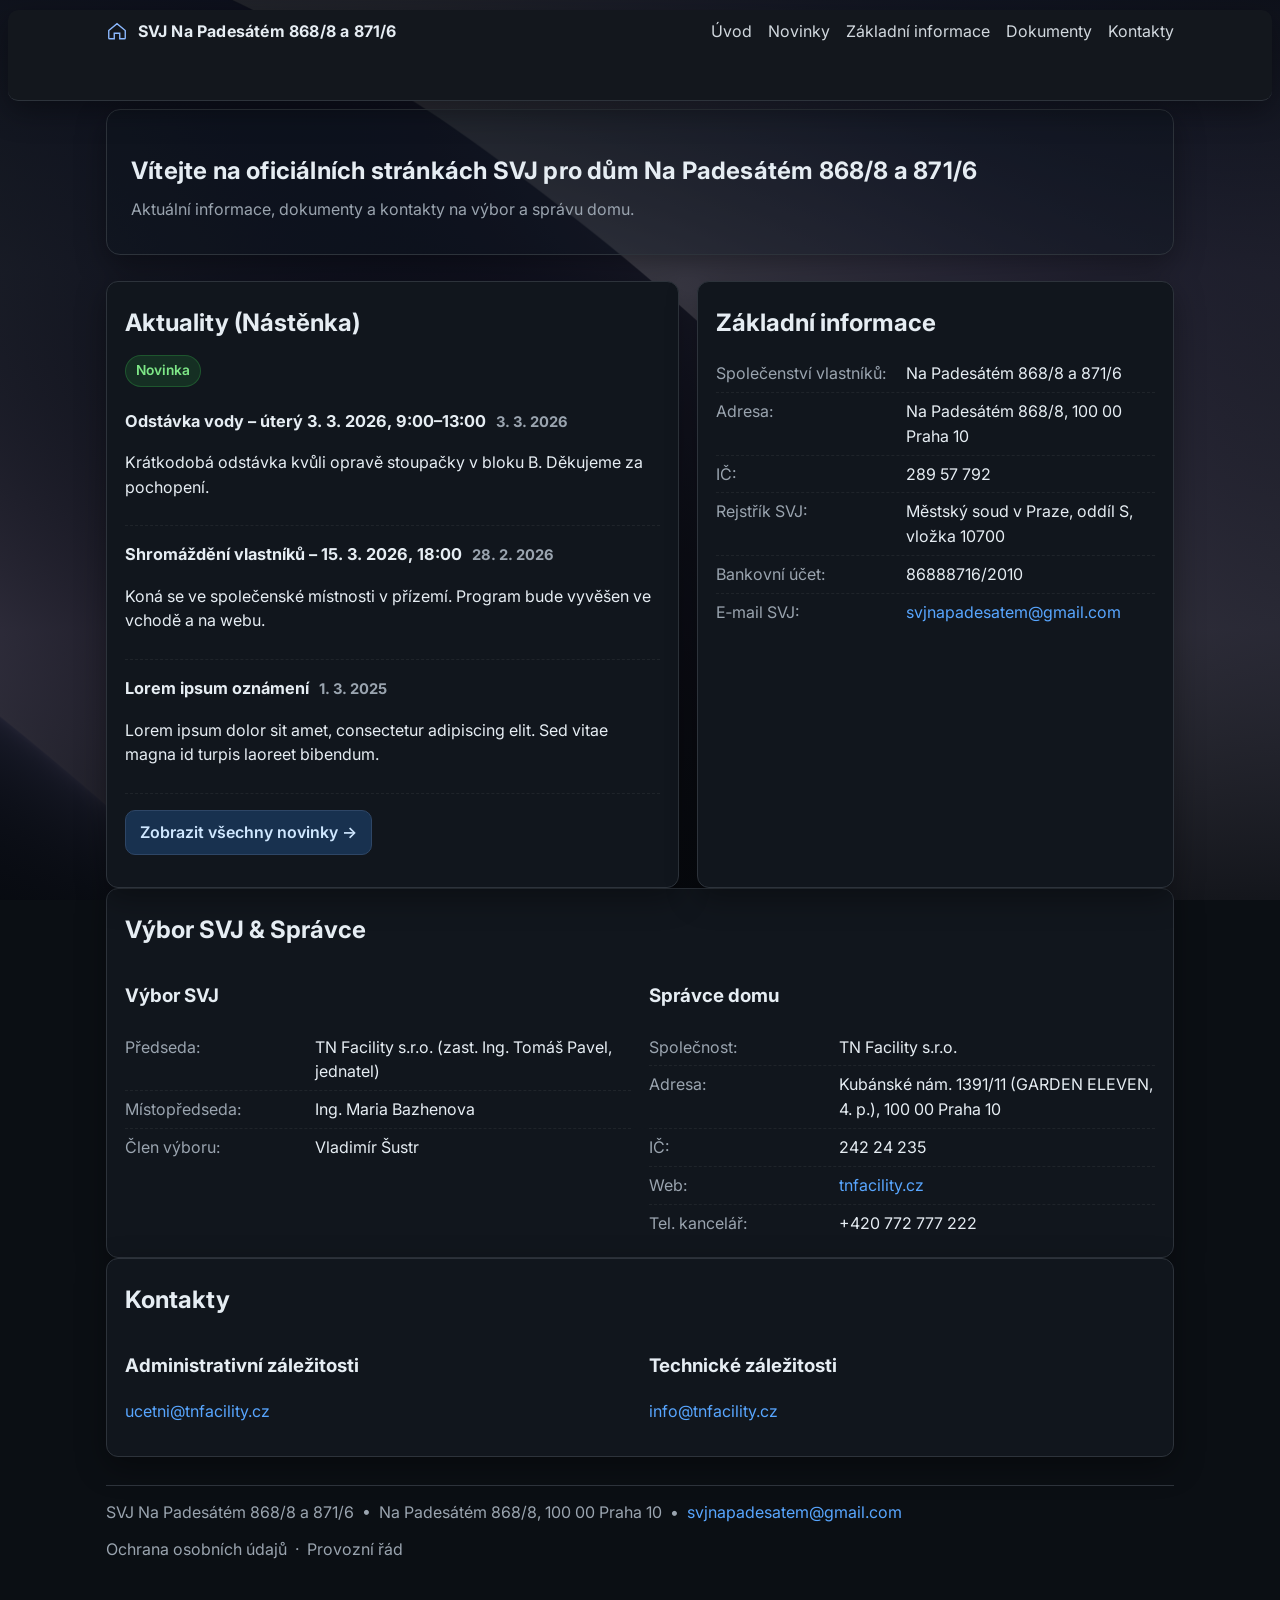
==== index.html @ 50cdbeae "Update index.html" ====
<!doctype html>
<html lang="cs">
<head>
  <meta charset="utf-8">
  <meta name="viewport" content="width=device-width, initial-scale=1">
  <title>SVJ Na Padesátém 868/8 a 871/6 – Oficiální stránky</title>
  <meta name="description" content="Vítejte na oficiálních stránkách SVJ pro dům Na Padesátém 868/8 a 871/6">

  <!-- Font & CSS -->
  <link rel="preconnect" href="https://fonts.googleapis.com">
  <link rel="preconnect" href="https://fonts.gstatic.com" crossorigin>
  <link href="https://fonts.googleapis.com/css2?family=Inter:wght@400;600;700&display=swap" rel="stylesheet">
  <link href="assets/css/styles.css" rel="stylesheet">
</head>
<body>

  <!-- Horní tmavá navigace (posunutá níž) -->
  <nav class="topbar">
    <div class="container topbar__inner">
      <a class="brand" href="#uvod" aria-label="Domů – SVJ Na Padesátém 868/8 a 871/6">
        <svg width="22" height="22" viewBox="0 0 24 24" fill="none" aria-hidden="true">
          <path d="M3 11.5L12 4l9 7.5v8a1 1 0 0 1-1 1h-5v-6H9v6H4a1 1 0 0 1-1-1v-8z" stroke="#8cb9ff" stroke-width="1.5" fill="none"/>
        </svg>
        <span>SVJ Na Padesátém 868/8 a 871/6</span>
      </a>

      <button class="burger" aria-label="Menu" aria-expanded="false"
              onclick="document.body.classList.toggle('nav-open')">
        <span></span><span></span><span></span>
      </button>

      <div class="navlinks">
        <a href="#uvod">Úvod</a>
        <a href="#novinky">Novinky</a>
        <a href="#info">Základní informace</a>
        <a href="#dokumenty-sekce">Dokumenty</a>
        <a href="#kontakty-sekce">Kontakty</a>
      </div>
    </div>
  </nav>

  <main class="container">

    <!-- HERO (textová karta nad celostránkovým pozadím) -->
    <section id="uvod" class="hero">
      <div class="hero__inner">
        <div class="hero__text">
          <h1>Vítejte na oficiálních stránkách SVJ pro dům Na Padesátém 868/8 a 871/6</h1>
          <p class="lead">Aktuální informace, dokumenty a kontakty na výbor a správu domu.</p>
        </div>
      </div>
    </section>

    <!-- Dvě sloupce: Aktuality (zkráceně) + Základní informace -->
    <section class="grid-2">
      <div class="card">
        <h2 class="section-title">Aktuality (Nástěnka)</h2>

        <!-- poslední novinky (2–3 kusy) -->
        <span class="badge">Novinka</span>
        <article class="post">
          <h3><strong>Odstávka vody – úterý 3. 3. 2026, 9:00–13:00</strong> <time>3. 3. 2026</time></h3>
          <p>Krátkodobá odstávka kvůli opravě stoupačky v bloku B. Děkujeme za pochopení.</p>
        </article>

        <article class="post">
          <h3><strong>Shromáždění vlastníků – 15. 3. 2026, 18:00</strong> <time>28. 2. 2026</time></h3>
          <p>Koná se ve společenské místnosti v přízemí. Program bude vyvěšen ve vchodě a na webu.</p>
        </article>

        <article class="post">
          <h3><strong>Lorem ipsum oznámení</strong> <time>1. 3. 2025</time></h3>
          <p>Lorem ipsum dolor sit amet, consectetur adipiscing elit. Sed vitae magna id turpis laoreet bibendum.</p>
        </article>

        <p><a class="btn" href="#novinky" aria-label="Zobrazit všechny novinky">Zobrazit všechny novinky →</a></p>
      </div>

      <aside id="info" class="panel">
        <h2 class="section-title">Základní informace</h2>
        <ul class="kv">
          <li><span>Společenství vlastníků:</span> Na Padesátém 868/8 a 871/6</li>
          <li><span>Adresa:</span> Na Padesátém 868/8, 100 00 Praha 10</li>
          <li><span>IČ:</span> 289 57 792</li>
          <li><span>Rejstřík SVJ:</span> Městský soud v Praze, oddíl S, vložka 10700</li>
          <li><span>Bankovní účet:</span> 86888716/2010</li>
          <li><span>E‑mail SVJ:</span> <a href="mailto:svjnapadesatem@gmail.com">svjnapadesatem@gmail.com</a></li>
        </ul>
      </aside>
    </section>
      </div>
    <!-- Výbor + Správce -->
    <section id="vybor" class="panel">
      <h2 class="section-title">Výbor SVJ &amp; Správce</h2>

      <div class="split-2">
        <div>
          <h3>Výbor SVJ</h3>
          <ul class="kv">
            <li><span>Předseda:</span> TN Facility s.r.o. (zast. Ing. Tomáš Pavel, jednatel)</li>
            <li><span>Místopředseda:</span> Ing. Maria Bazhenova</li>
            <li><span>Člen výboru:</span> Vladimír Šustr</li>
          </ul>
        </div>

        <div>
          <h3>Správce domu</h3>
          <ul class="kv">
            <li><span>Společnost:</span> TN Facility s.r.o.</li>
            <li><span>Adresa:</span> Kubánské nám. 1391/11 (GARDEN ELEVEN, 4. p.), 100 00 Praha 10</li>
            <li><span>IČ:</span> 242 24 235</li>
            <li><span>Web:</span> <a href="https://www.tnfacility.cz" target="_blank" rel="noopener">tnfacility.cz</a></li>
            <li><span>Tel. kancelář:</span> +420 772 777 222</li>
          </ul>
        </div>
      </div>
    </section>

    <!-- Kontakty -->
    <section id="kontakty-sekce" class="panel">
      <h2 class="section-title">Kontakty</h2>
      <div class="split-2">
        <div>
          <h3>Administrativní záležitosti</h3>
          <p><a href="mailto:ucetni@tnfacility.cz">ucetni@tnfacility.cz</a></p>
        </div>
        <div>
          <h3>Technické záležitosti</h3>
          <p><a href="mailto:info@tnfacility.cz">info@tnfacility.cz</a></p>
        </div>
      </div>
    </section>

    <footer class="footer">
      <div>
        SVJ Na Padesátém 868/8 a 871/6 &nbsp;•&nbsp; Na Padesátém 868/8, 100 00 Praha 10
        &nbsp;•&nbsp; <a href="mailto:svjnapadesatem@gmail.com">svjnapadesatem@gmail.com</a>
      </div>
      <div class="footer__links">
        <a href="#">Ochrana osobních údajů</a>
        <span>·</span>
        <a href="#">Provozní řád</a>
      </div>
    </footer>
  </main>

  <script>
    // zavření menu po kliknutí na odkaz (mobil)
    document.querySelectorAll('.navlinks a').forEach(a=>{
      a.addEventListener('click', ()=> document.body.classList.remove('nav-open'));
    });
  </script>
</body>
</html>
---- assets/css/styles.css ----
/* ====== Dark UI – proměnné ====== */
:root{
  --bg: #0b0f14;
  --panel: #11161d;
  --panel-2: #0f141a;
  --nav: #13171d;       /* horní panel – tmavě šedý */
  --border: #2d333b;
  --text: #e6edf3;
  --muted: #9aa4af;
  --accent: #58a6ff;    /* akcent (odkazy, hover) */
  --success: #2ea043;   /* badge Novinka */
  --radius: 14px;
  --shadow: 0 10px 30px rgba(0,0,0,.35);
}

*{ box-sizing:border-box; }
html,body{ margin:0; padding:0; }

/* ====== Globální full‑bleed pozadí s HERO obrázkem ======
   Obrázek je umístěn v pseudo-elementu a překryt gradientem,
   takže je vidět napříč celou stránkou, ale text je čitelný. */
body{
  color: var(--text);
  font-family: Inter, system-ui, -apple-system, Segoe UI, Roboto, "Helvetica Neue", Arial, "Noto Sans", "Liberation Sans", sans-serif;
  line-height: 1.55;
  background: var(--bg); /* fallback, kdyby se obrázek nenačetl */
  position: relative;
  min-height: 100%;
}

body::before{
  content:"";
  position: fixed;            /* FIXED = drží se viewportu; vyplní celou stránku */
  inset: 0;
  z-index: -1;                /* za celý obsah */
  background:
    /* tmavý overlay zeshora dolů */
    linear-gradient(180deg, rgba(5,8,12,.85) 0%, rgba(5,8,12,.70) 30%, rgba(5,8,12,.70) 70%, rgba(5,8,12,.90) 100%),
    /* jemný akcent vpravo nahoře */
    radial-gradient(1100px 500px at 80% 0%, rgba(88,166,255,.14), transparent 55%),
    /* VLASTNÍ HERO OBRÁZEK přes celé pozadí */
    url("../img/hero.png") center/cover no-repeat;
  will-change: transform;
  backdrop-filter: none;
}

/* Odkazy */
a{ color: var(--accent); text-decoration: none; }
a:hover{ text-decoration: underline; }

.container{ max-width:1100px; margin:0 auto; padding:0 16px 48px; }

/* ====== Topbar (posun a perfektní svislé vycentrování obsahu) ====== */
.topbar{
  position: sticky;
  top: calc(env(safe-area-inset-top, 0px) + 10px);
  z-index: 1000;
  background: var(--nav);
  border-bottom: 1px solid var(--border);
  backdrop-filter: saturate(120%) blur(6px);
  border-radius: 10px;
  margin: 0 8px;
  box-shadow: var(--shadow);
  padding-block: 10px; /* svislý vnitřní prostor */
}
.topbar__inner{
  display:flex;
  align-items:center;               /* svislé centrování obsahu */
  justify-content:space-between;
  min-height: 40px;
  line-height: 1;
}
.brand{
  display:flex; align-items:center; gap:.6rem;
  color: var(--text); font-weight:700; letter-spacing:.2px;
  line-height: 1;
}
.brand:hover{ color: var(--accent); text-decoration:none; }

.navlinks{ display:flex; gap:1rem; }
.navlinks a{ color: var(--text); opacity:.9; line-height: 1; }
.navlinks a:hover{ opacity:1; color: var(--accent); }

/* Burger (mobil) */
.burger{
  display:none; background:transparent; border:0; cursor:pointer; padding:8px; margin-left:auto;
  line-height: 1;
}
.burger span{ display:block; width:24px; height:2px; background:#c9d1d9; margin:5px 0; border-radius:1px; }

@media (max-width: 820px){
  .burger{ display:block; }
  .navlinks{
    display:none; position:absolute; right:16px; top:72px;
    background:var(--panel-2); border:1px solid var(--border); border-radius:12px;
    padding:10px 12px; flex-direction:column; gap:.6rem; box-shadow: var(--shadow);
  }
  body.nav-open .navlinks{ display:flex; }
}

/* Kotvy nebudou schované pod sticky topbarem */
section[id]{ scroll-margin-top: 96px; }

/* ====== HERO sekce (už BEZ obrázku vpravo – ten je v pozadí body) ====== */
.hero{ margin: 18px 0 26px; }
.hero__inner{
  display:block;
  border-radius: var(--radius);
  border: 1px solid var(--border);
  background: rgba(12, 20, 29, .35);   /* lehce prosklený panel nad pozadím */
  box-shadow: var(--shadow);
}
.hero__text{ padding: 42px 24px 32px; }
.hero__text h1{ margin:0 0 8px 0; font-weight:700; letter-spacing:.2px; }
.lead{ color: var(--muted); margin:0; }

/* ====== Cards / panely / mřížky ====== */
.grid-2{ display:grid; grid-template-columns: 1.2fr 1fr; gap:18px; margin-top:18px; }
.grid-3{ display:grid; grid-template-columns: repeat(3,1fr); gap:18px; margin-top:18px; }
@media (max-width:980px){ .grid-2{ grid-template-columns:1fr; } }
@media (max-width:900px){ .grid-3{ grid-template-columns:1fr; } }

.card, .panel{
  background: var(--panel);
  border: 1px solid var(--border);
  border-radius: 12px;
  padding: 16px 18px;
  box-shadow: var(--shadow);
}
.card--action{ display:flex; gap:12px; align-items:flex-start; text-decoration:none; color:var(--text); }
.card--action:hover{ border-color:#365680; box-shadow: 0 10px 30px rgba(56,107,160,.35); }
.icon{
  width:44px; height:44px; border-radius:11px;
  background:#0b1320; border:1px solid var(--border);
  display:flex; align-items:center; justify-content:center; font-size:22px; color:#8cb9ff;
}

.section-title{ margin:6px 0 14px; }
.kv{ list-style:none; padding:0; margin:0; }
.kv li{ display:grid; grid-template-columns: 180px 1fr; gap:10px; padding:6px 0; border-bottom:1px dashed rgba(255,255,255,.06); }
.kv li:last-child{ border-bottom:0; }
.kv span{ color: var(--muted); }

/* ====== Aktuality ====== */
.badge{
  display:inline-block; padding:4px 10px; font-weight:600; font-size:.86rem;
  color:#7ee787; background: rgba(46,160,67,.18); border:1px solid rgba(46,160,67,.35);
  border-radius:999px; margin-bottom:6px;
}
.post{ padding:10px 0; border-bottom:1px dashed rgba(255,255,255,.06); }
.post:last-child{ border-bottom:0; }
.post h3{ margin: 6px 0 6px; font-size: 1.02rem; }
.post time{ color: var(--muted); font-size:.92rem; display:inline-block; margin-left:6px; }

/* Tlačítko */
.btn{
  display:inline-block; background:#18314f; color:#cfe7ff; border:1px solid #2e4666;
  padding:9px 14px; border-radius:10px; text-decoration:none; font-weight:600;
}
.btn:hover{ background:#1f3d63; text-decoration:none; }

/* ====== Dokumenty ====== */
.docs{ list-style:none; margin:0; padding:0; }
.docs li{ padding:6px 0; border-bottom:1px dashed rgba(255,255,255,.06); }
.docs li:last-child{ border-bottom:0; }

/* ====== Rozdělení na dvě části ====== */
.split-2{ display:grid; grid-template-columns: 1fr 1fr; gap:18px; }
@media (max-width:900px){ .split-2{ grid-template-columns:1fr; } }

/* ====== Patička ====== */
.footer{
  margin-top:28px; padding-top:14px;
  border-top:1px solid var(--border);
  color: var(--muted);
  display:flex; align-items:center; justify-content:space-between; gap:12px; flex-wrap:wrap;
}
.footer__links{ display:flex; align-items:center; gap:8px; }
.footer__links a{ color: var(--muted); }
.footer__links a:hover{ color: var(--accent); text-decoration:none; }
``
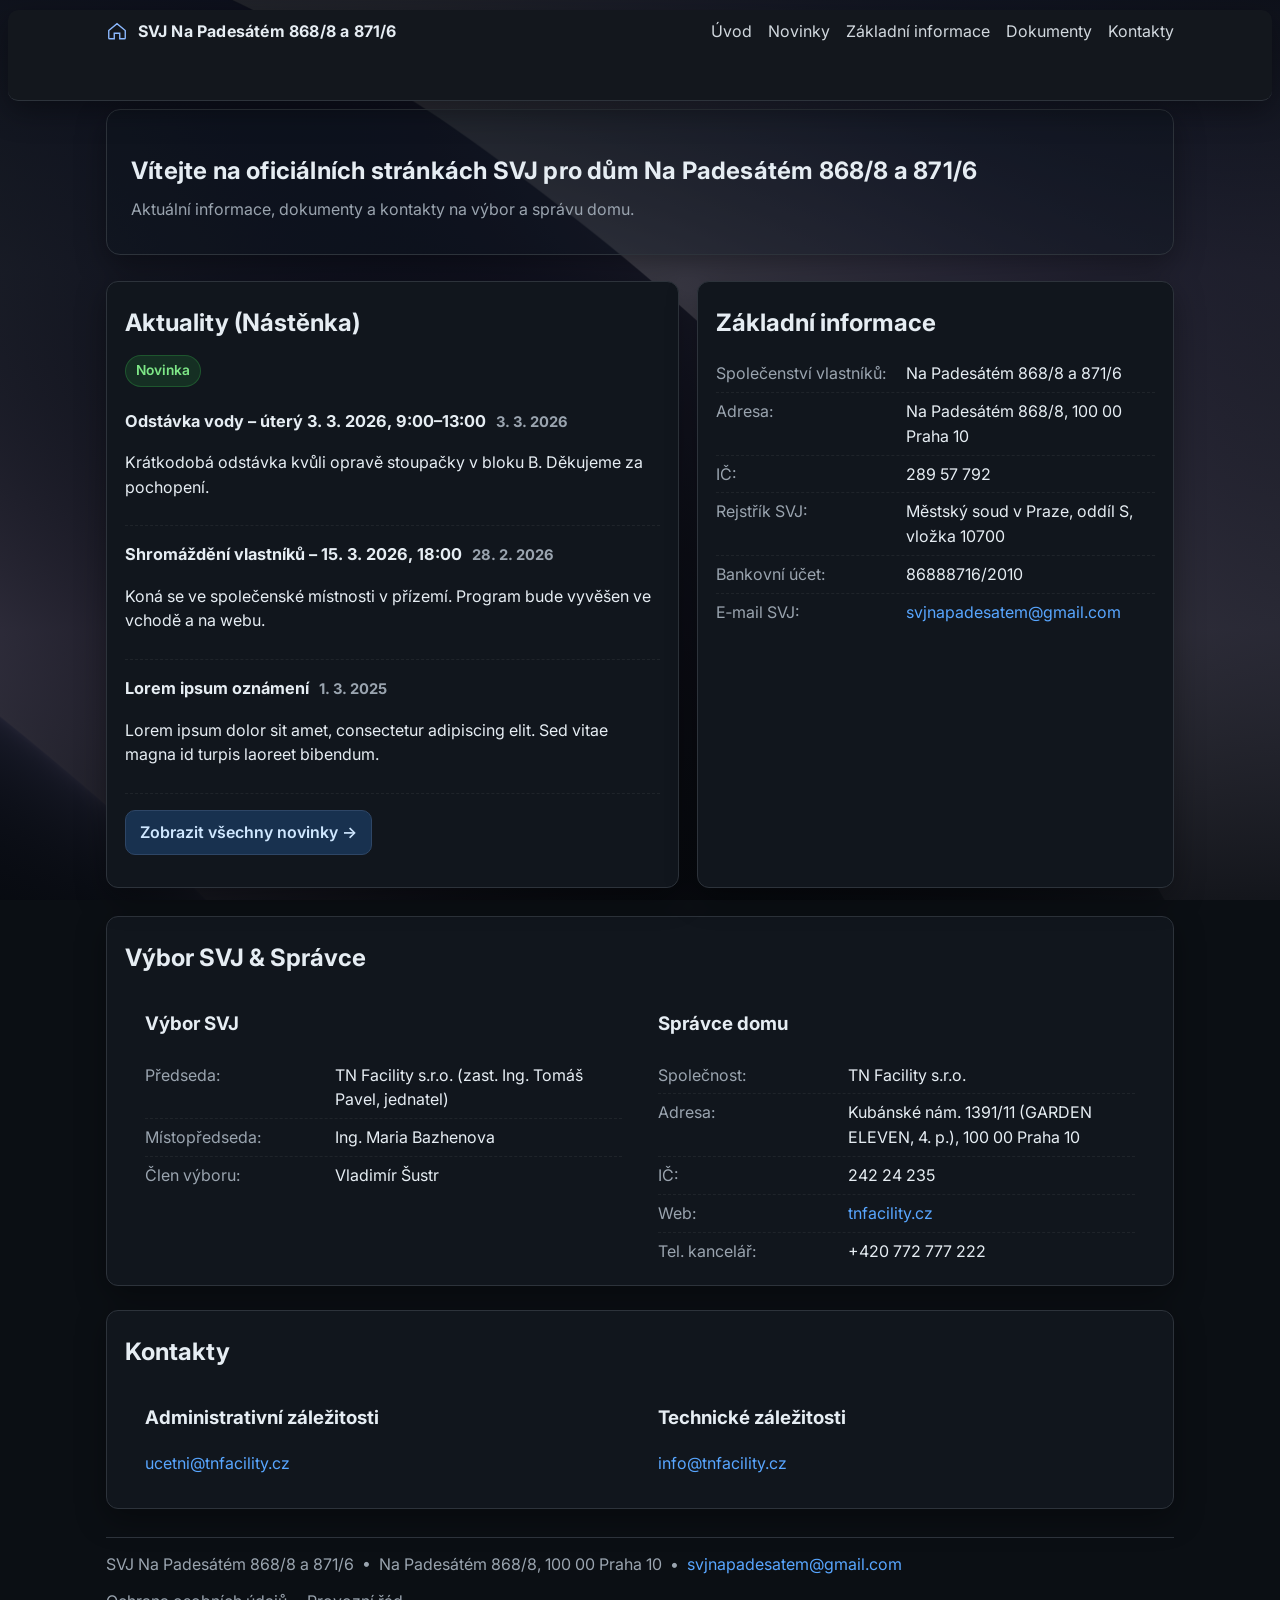
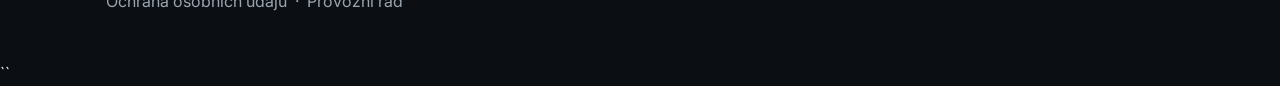
==== commit 6fe8b424: "Update index.html" ====
--- a/index.html
+++ b/index.html
@@ -58,6 +58,7 @@
 
         <!-- poslední novinky (2–3 kusy) -->
         <span class="badge">Novinka</span>
+
         <article class="post">
           <h3><strong>Odstávka vody – úterý 3. 3. 2026, 9:00–13:00</strong> <time>3. 3. 2026</time></h3>
           <p>Krátkodobá odstávka kvůli opravě stoupačky v bloku B. Děkujeme za pochopení.</p>
@@ -88,7 +89,7 @@
         </ul>
       </aside>
     </section>
-      </div>
+
     <!-- Výbor + Správce -->
     <section id="vybor" class="panel">
       <h2 class="section-title">Výbor SVJ &amp; Správce</h2>
@@ -142,13 +143,15 @@
         <a href="#">Provozní řád</a>
       </div>
     </footer>
+
   </main>
 
   <script>
     // zavření menu po kliknutí na odkaz (mobil)
-    document.querySelectorAll('.navlinks a').forEach(a=>{
-      a.addEventListener('click', ()=> document.body.classList.remove('nav-open'));
+    document.querySelectorAll('.navlinks a').forEach(a => {
+      a.addEventListener('click', () => document.body.classList.remove('nav-open'));
     });
   </script>
 </body>
 </html>
+``
--- a/assets/css/styles.css
+++ b/assets/css/styles.css
@@ -165,7 +165,15 @@
 .docs li:last-child{ border-bottom:0; }
 
 /* ====== Rozdělení na dvě části ====== */
-.split-2{ display:grid; grid-template-columns: 1fr 1fr; gap:18px; }
+.split-2{
+  display:grid;
+  grid-template-columns: 1fr 1fr;
+  column-gap: 36px;     /* větší mezera mezi sloupci */
+  row-gap: 18px;
+
+  padding: 0 20px;      /* odsazení od okrajů panelu */
+}
+
 @media (max-width:900px){ .split-2{ grid-template-columns:1fr; } }
 
 /* ====== Patička ====== */
@@ -179,3 +187,34 @@
 .footer__links a{ color: var(--muted); }
 .footer__links a:hover{ color: var(--accent); text-decoration:none; }
 ``
+/* === Svislé mezery mezi sekcemi/panely === */
+
+/* 1) Jednotný svislý rozestup mezi panely (panel za panelem) */
+.panel + .panel {
+  margin-top: 22px;            /* nastav základní „volný prostor“ */
+}
+
+/* 2) Pokud jsou mezi sebou i jiné bloky (např. grid → panel),
+      zajistí „oddech“ pro panel, který následuje po gridu */
+.grid-2 + .panel,
+.grid-3 + .panel {
+  margin-top: 28px;            /* větší mezera pod gridem */
+}
+
+/* 3) Cíleně zvětši mezeru pro konkrétní sekce (volitelné) */
+#vybor {
+  margin-top: 28px;            /* svislá mezera nad sekcí Výbor SVJ & Správce */
+}
+#kontakty-sekce {
+  margin-top: 24px;            /* svislá mezera nad sekcí Kontakty */
+}
+
+/* 4) Na menších displejích klidně mezery o chlup zvětši,
+      ať má obsah víc „vzduchu“ */
+@media (max-width: 900px) {
+  .panel + .panel { margin-top: 26px; }
+  .grid-2 + .panel,
+  .grid-3 + .panel { margin-top: 32px; }
+  #vybor { margin-top: 32px; }
+  #kontakty-sekce { margin-top: 28px; }
+}
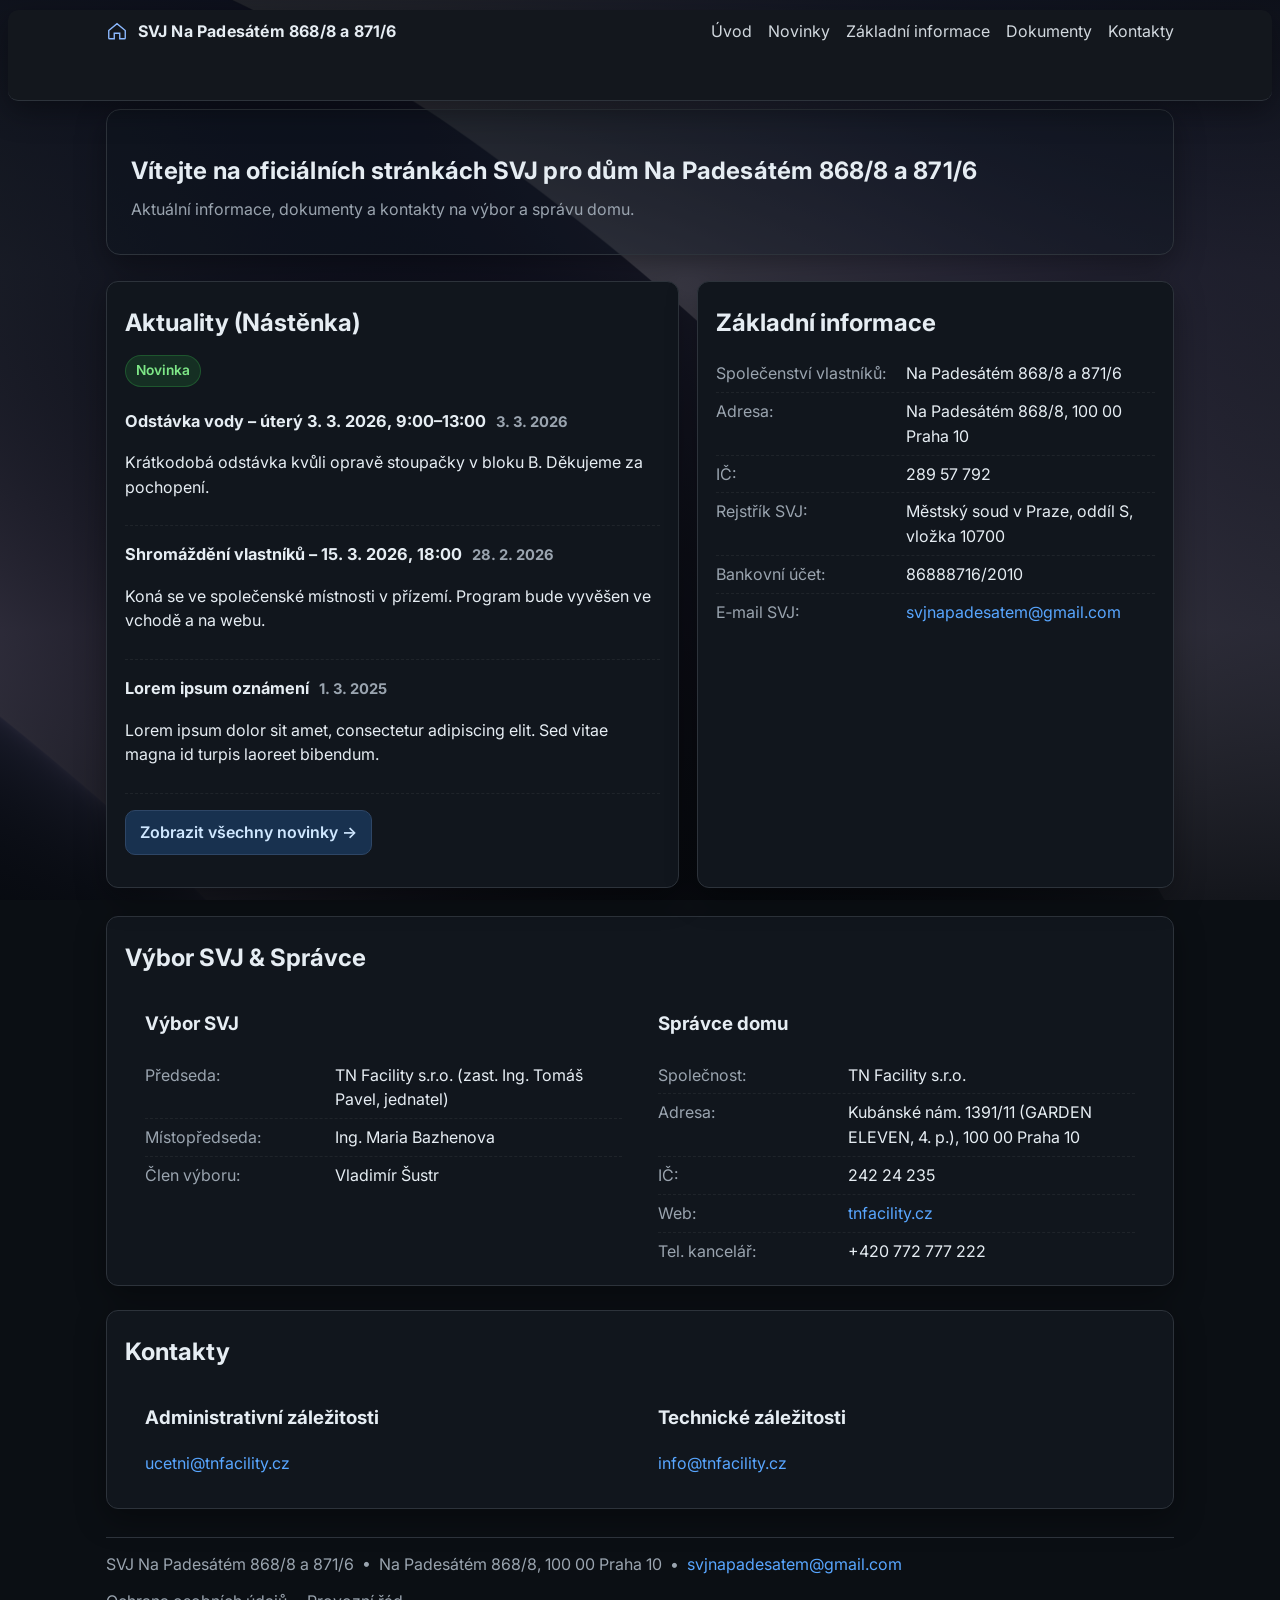
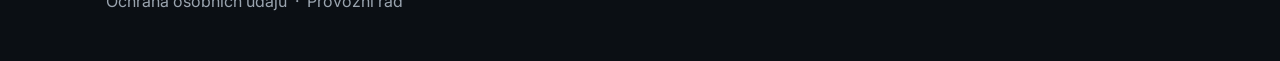
==== commit cce74220: "Update index.html" ====
--- a/index.html
+++ b/index.html
@@ -33,7 +33,7 @@
         <a href="#uvod">Úvod</a>
         <a href="#novinky">Novinky</a>
         <a href="#info">Základní informace</a>
-        <a href="#dokumenty-sekce">Dokumenty</a>
+        <a href="dokumenty.html">Dokumenty</a>
         <a href="#kontakty-sekce">Kontakty</a>
       </div>
     </div>
@@ -52,13 +52,11 @@
     </section>
 
     <!-- Dvě sloupce: Aktuality (zkráceně) + Základní informace -->
-    <section class="grid-2">
+    <section id="novinky" class="grid-2">
       <div class="card">
         <h2 class="section-title">Aktuality (Nástěnka)</h2>
 
-        <!-- poslední novinky (2–3 kusy) -->
         <span class="badge">Novinka</span>
-
         <article class="post">
           <h3><strong>Odstávka vody – úterý 3. 3. 2026, 9:00–13:00</strong> <time>3. 3. 2026</time></h3>
           <p>Krátkodobá odstávka kvůli opravě stoupačky v bloku B. Děkujeme za pochopení.</p>
@@ -74,7 +72,11 @@
           <p>Lorem ipsum dolor sit amet, consectetur adipiscing elit. Sed vitae magna id turpis laoreet bibendum.</p>
         </article>
 
-        <p><a class="btn" href="#novinky" aria-label="Zobrazit všechny novinky">Zobrazit všechny novinky →</a></p>
+        <p>
+          <a class="btn" href="novinky.html" aria-label="Zobrazit všechny novinky">
+            Zobrazit všechny novinky →
+          </a>
+        </p>
       </div>
 
       <aside id="info" class="panel">
@@ -134,8 +136,9 @@
 
     <footer class="footer">
       <div>
-        SVJ Na Padesátém 868/8 a 871/6 &nbsp;•&nbsp; Na Padesátém 868/8, 100 00 Praha 10
-        &nbsp;•&nbsp; <a href="mailto:svjnapadesatem@gmail.com">svjnapadesatem@gmail.com</a>
+        SVJ Na Padesátém 868/8 a 871/6 &nbsp;•&nbsp;
+        Na Padesátém 868/8, 100 00 Praha 10 &nbsp;•&nbsp;
+        <a href="mailto:svjnapadesatem@gmail.com">svjnapadesatem@gmail.com</a>
       </div>
       <div class="footer__links">
         <a href="#">Ochrana osobních údajů</a>
@@ -154,4 +157,3 @@
   </script>
 </body>
 </html>
-``
--- a/assets/css/styles.css
+++ b/assets/css/styles.css
@@ -186,7 +186,7 @@
 .footer__links{ display:flex; align-items:center; gap:8px; }
 .footer__links a{ color: var(--muted); }
 .footer__links a:hover{ color: var(--accent); text-decoration:none; }
-``
+
 /* === Svislé mezery mezi sekcemi/panely === */
 
 /* 1) Jednotný svislý rozestup mezi panely (panel za panelem) */
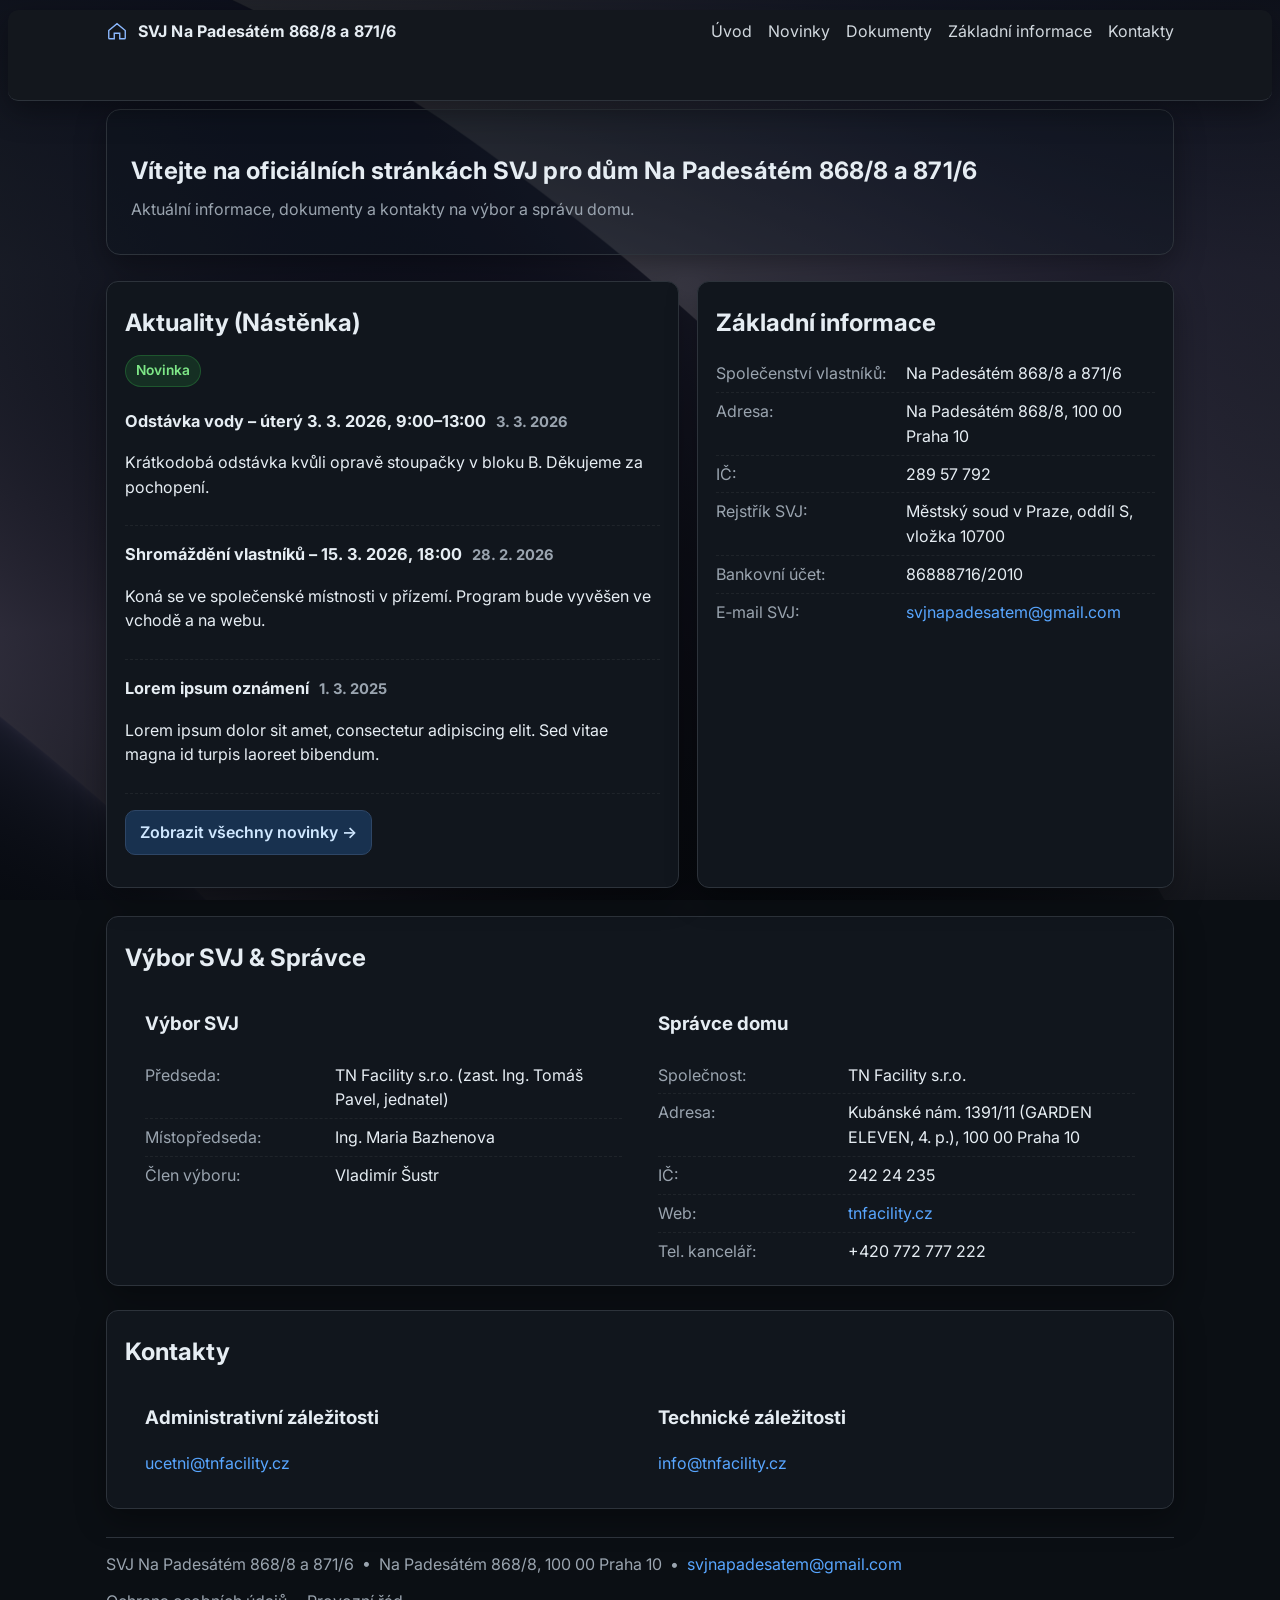
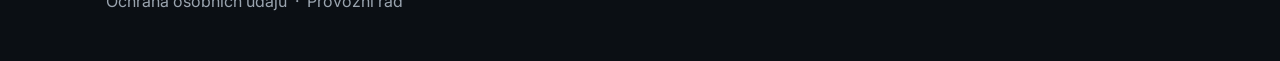
==== commit 4eb5e5b7: "Update index.html" ====
--- a/index.html
+++ b/index.html
@@ -15,29 +15,33 @@
 <body>
 
   <!-- Horní tmavá navigace (posunutá níž) -->
-  <nav class="topbar">
-    <div class="container topbar__inner">
-      <a class="brand" href="#uvod" aria-label="Domů – SVJ Na Padesátém 868/8 a 871/6">
-        <svg width="22" height="22" viewBox="0 0 24 24" fill="none" aria-hidden="true">
-          <path d="M3 11.5L12 4l9 7.5v8a1 1 0 0 1-1 1h-5v-6H9v6H4a1 1 0 0 1-1-1v-8z" stroke="#8cb9ff" stroke-width="1.5" fill="none"/>
-        </svg>
-        <span>SVJ Na Padesátém 868/8 a 871/6</span>
-      </a>
+<nav class="topbar">
+  <div class="container topbar__inner">
 
-      <button class="burger" aria-label="Menu" aria-expanded="false"
-              onclick="document.body.classList.toggle('nav-open')">
-        <span></span><span></span><span></span>
-      </button>
+    <a class="brand" href="index.html">
+      <svg width="22" height="22" viewBox="0 0 24 24">
+        <path d="M3 11.5L12 4l9 7.5v8a1 1 0 0 1-1 1h-5v-6H9v6H4a1 1 0 0 1-1-1v-8z"
+              stroke="#8cb9ff" stroke-width="1.5" fill="none"/>
+      </svg>
+      <span>SVJ Na Padesátém 868/8 a 871/6</span>
+    </a>
 
-      <div class="navlinks">
-        <a href="#uvod">Úvod</a>
-        <a href="#novinky">Novinky</a>
-        <a href="#info">Základní informace</a>
-        <a href="dokumenty.html">Dokumenty</a>
-        <a href="#kontakty-sekce">Kontakty</a>
-      </div>
+    <button class="burger"
+            aria-label="Menu"
+            onclick="document.body.classList.toggle('nav-open')">
+      <span></span><span></span><span></span>
+    </button>
+
+    <div class="navlinks">
+      <a href="index.html#uvod">Úvod</a>
+      <a href="novinky.html">Novinky</a>
+      <a href="dokumenty.html">Dokumenty</a>
+      <a href="index.html#info">Základní informace</a>
+      <a href="index.html#kontakty-sekce">Kontakty</a>
     </div>
-  </nav>
+
+  </div>
+</nav>
 
   <main class="container">
 
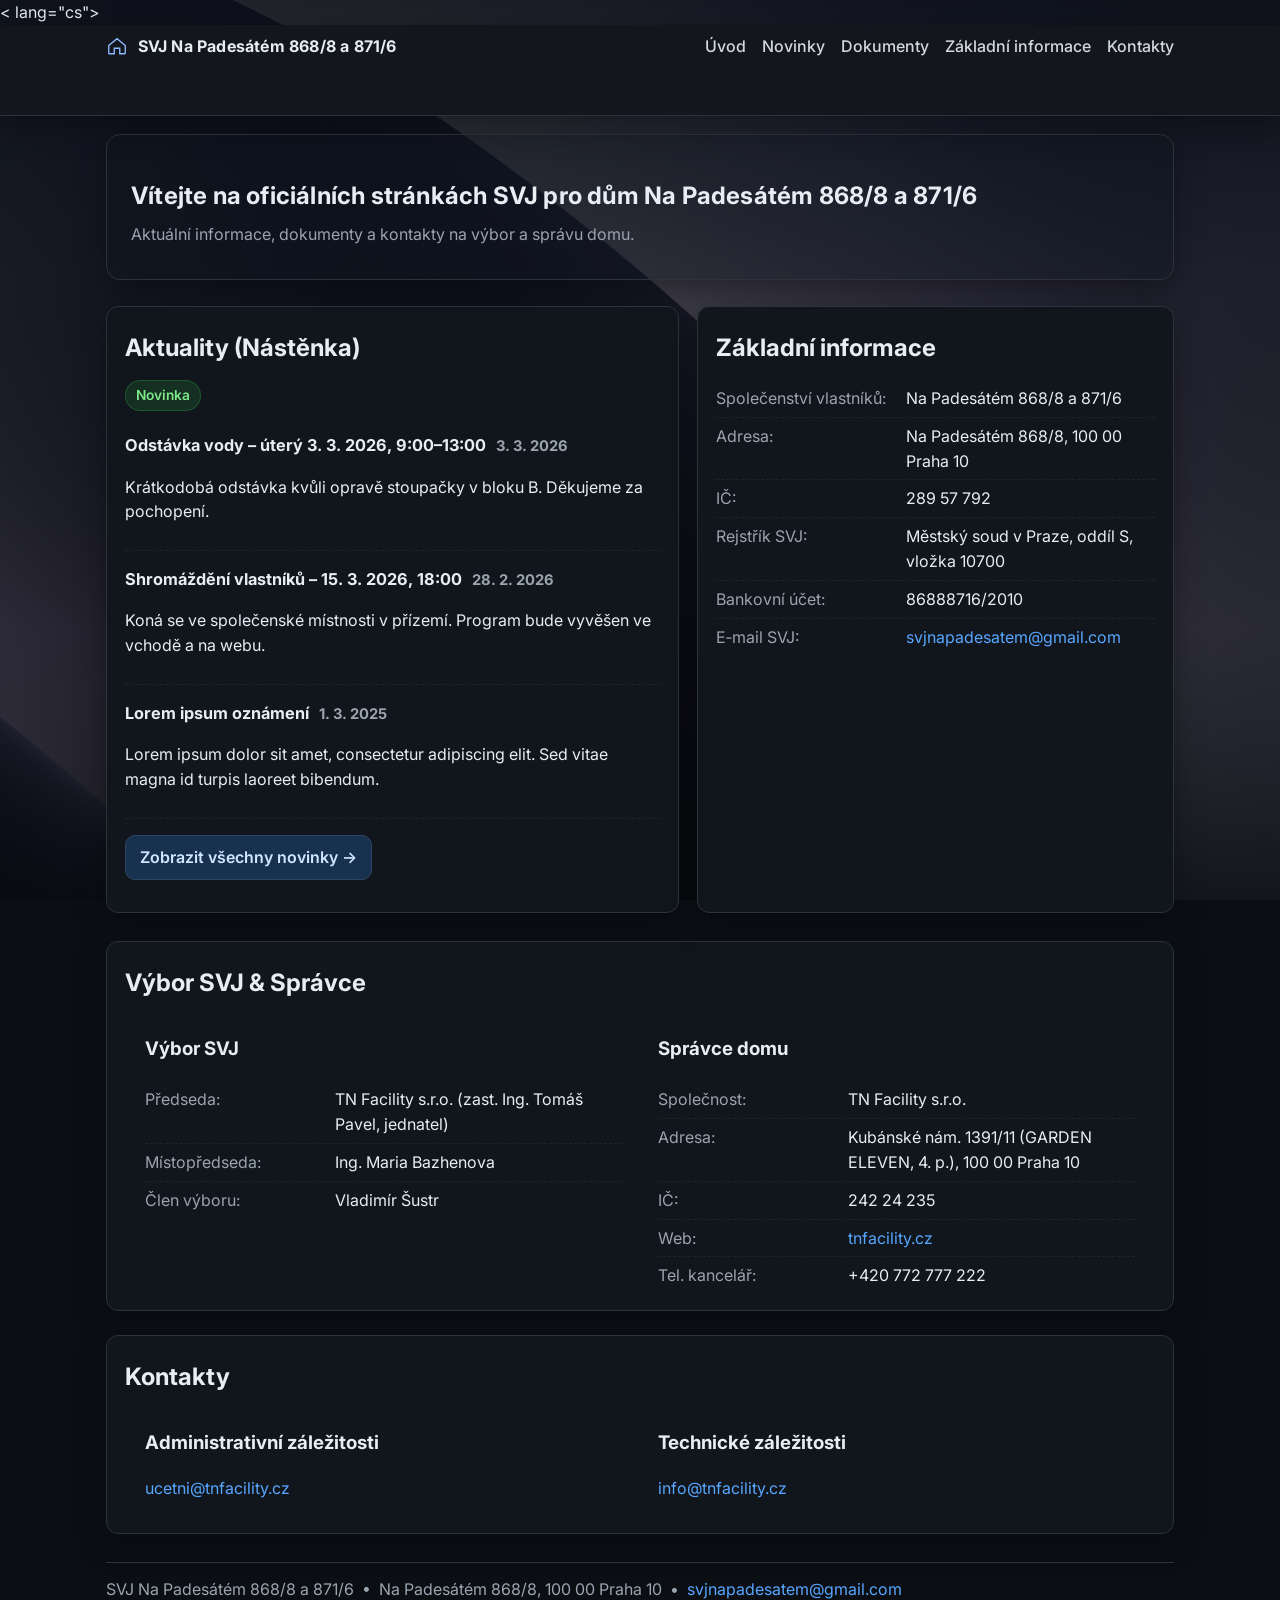
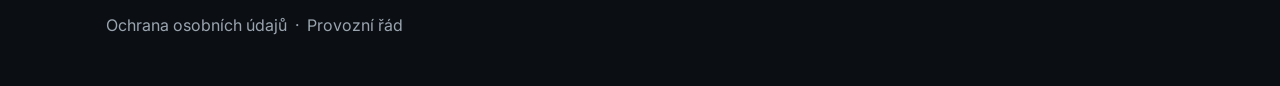
==== commit 246a866d: "Update index.html" ====
--- a/index.html
+++ b/index.html
@@ -1,5 +1,5 @@
 <!doctype html>
-<html lang="cs">
+< lang="cs">
 <head>
   <meta charset="utf-8">
   <meta name="viewport" content="width=device-width, initial-scale=1">
--- a/assets/css/styles.css
+++ b/assets/css/styles.css
@@ -218,3 +218,19 @@
   #vybor { margin-top: 32px; }
   #kontakty-sekce { margin-top: 28px; }
 }
+
+/* Fix – topbar přilepený úplně nahoru */
+.topbar{
+  position: sticky;
+  top: 0;
+  margin: 0;
+  border-radius: 0;
+}
+
+/* Fix – zvětšení textu v navigaci */
+.navlinks a{
+  font-size: 1rem;
+  font-weight: 500;
+}
+
+
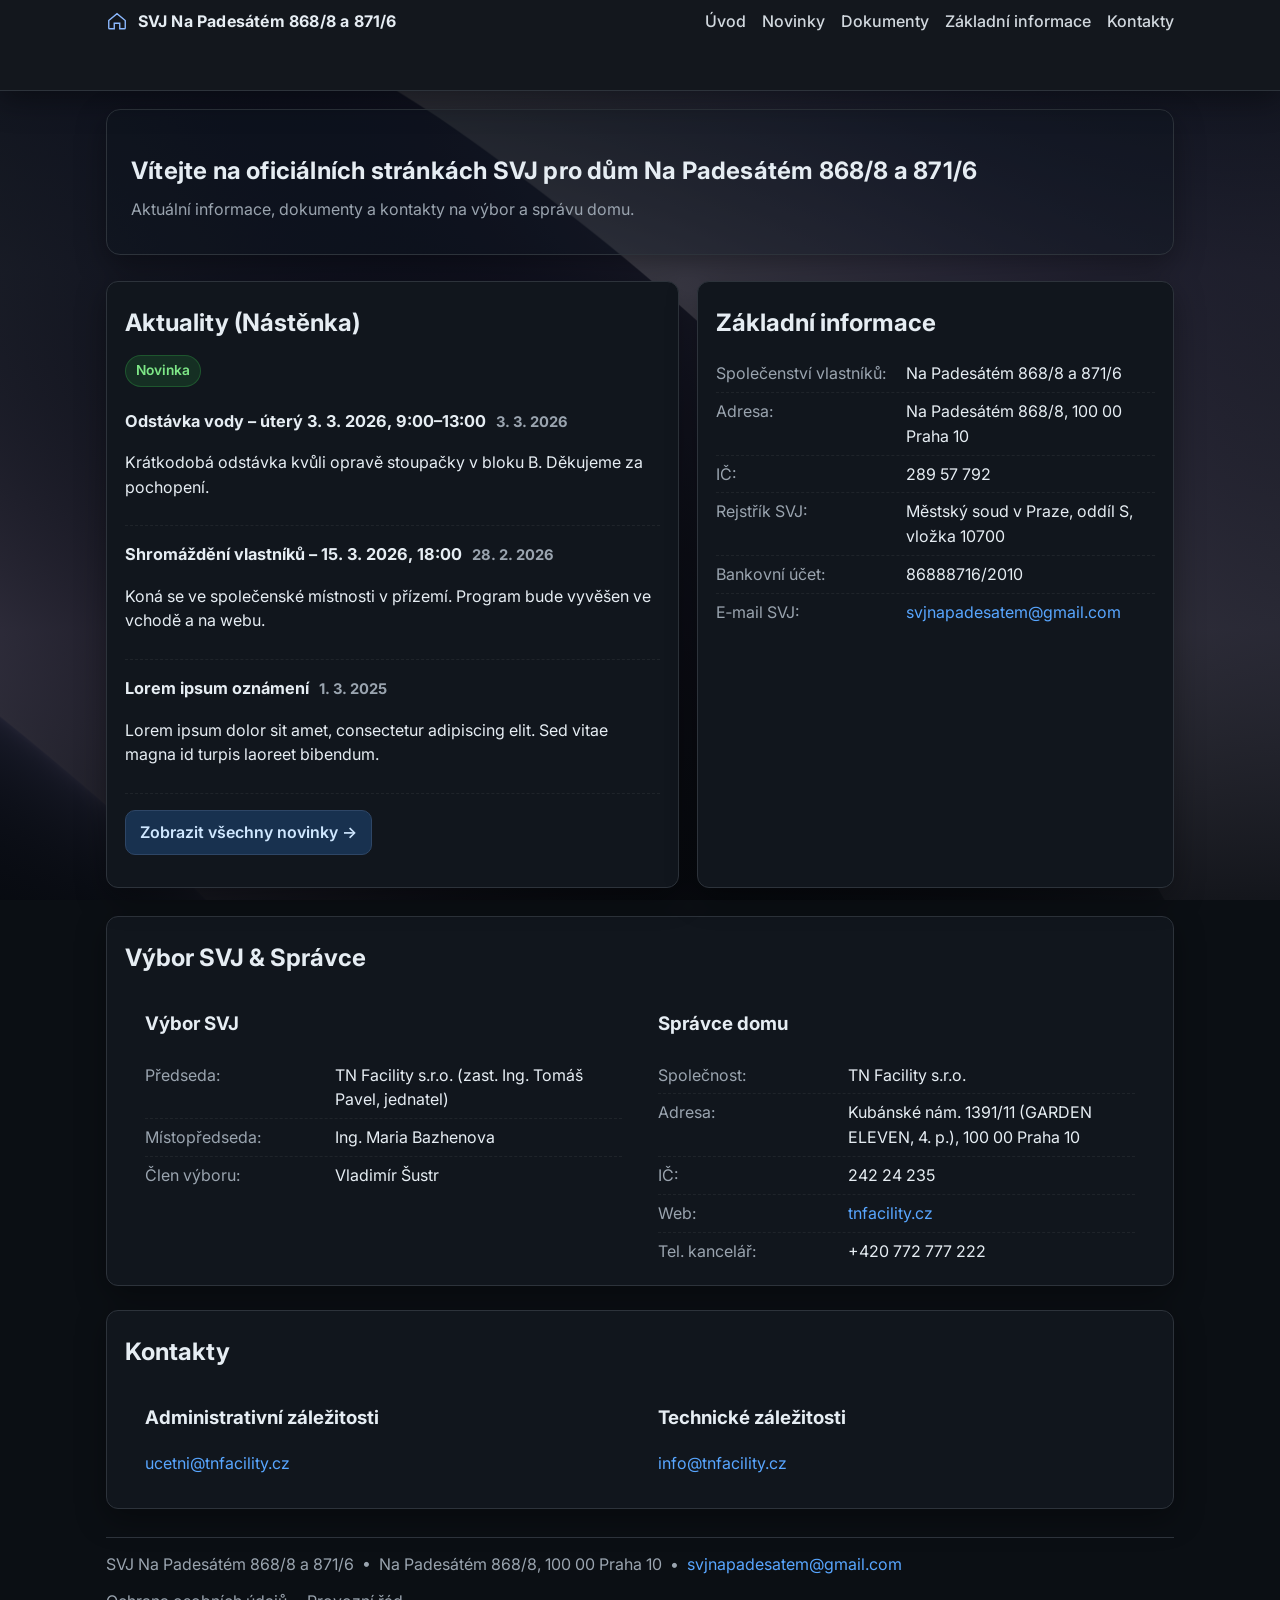
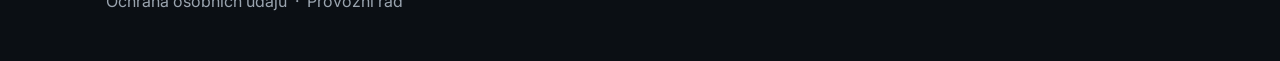
==== commit 5abda4f9: "Update index.html" ====
--- a/index.html
+++ b/index.html
@@ -1,5 +1,5 @@
 <!doctype html>
-< lang="cs">
+<html lang="cs">
 <head>
   <meta charset="utf-8">
   <meta name="viewport" content="width=device-width, initial-scale=1">
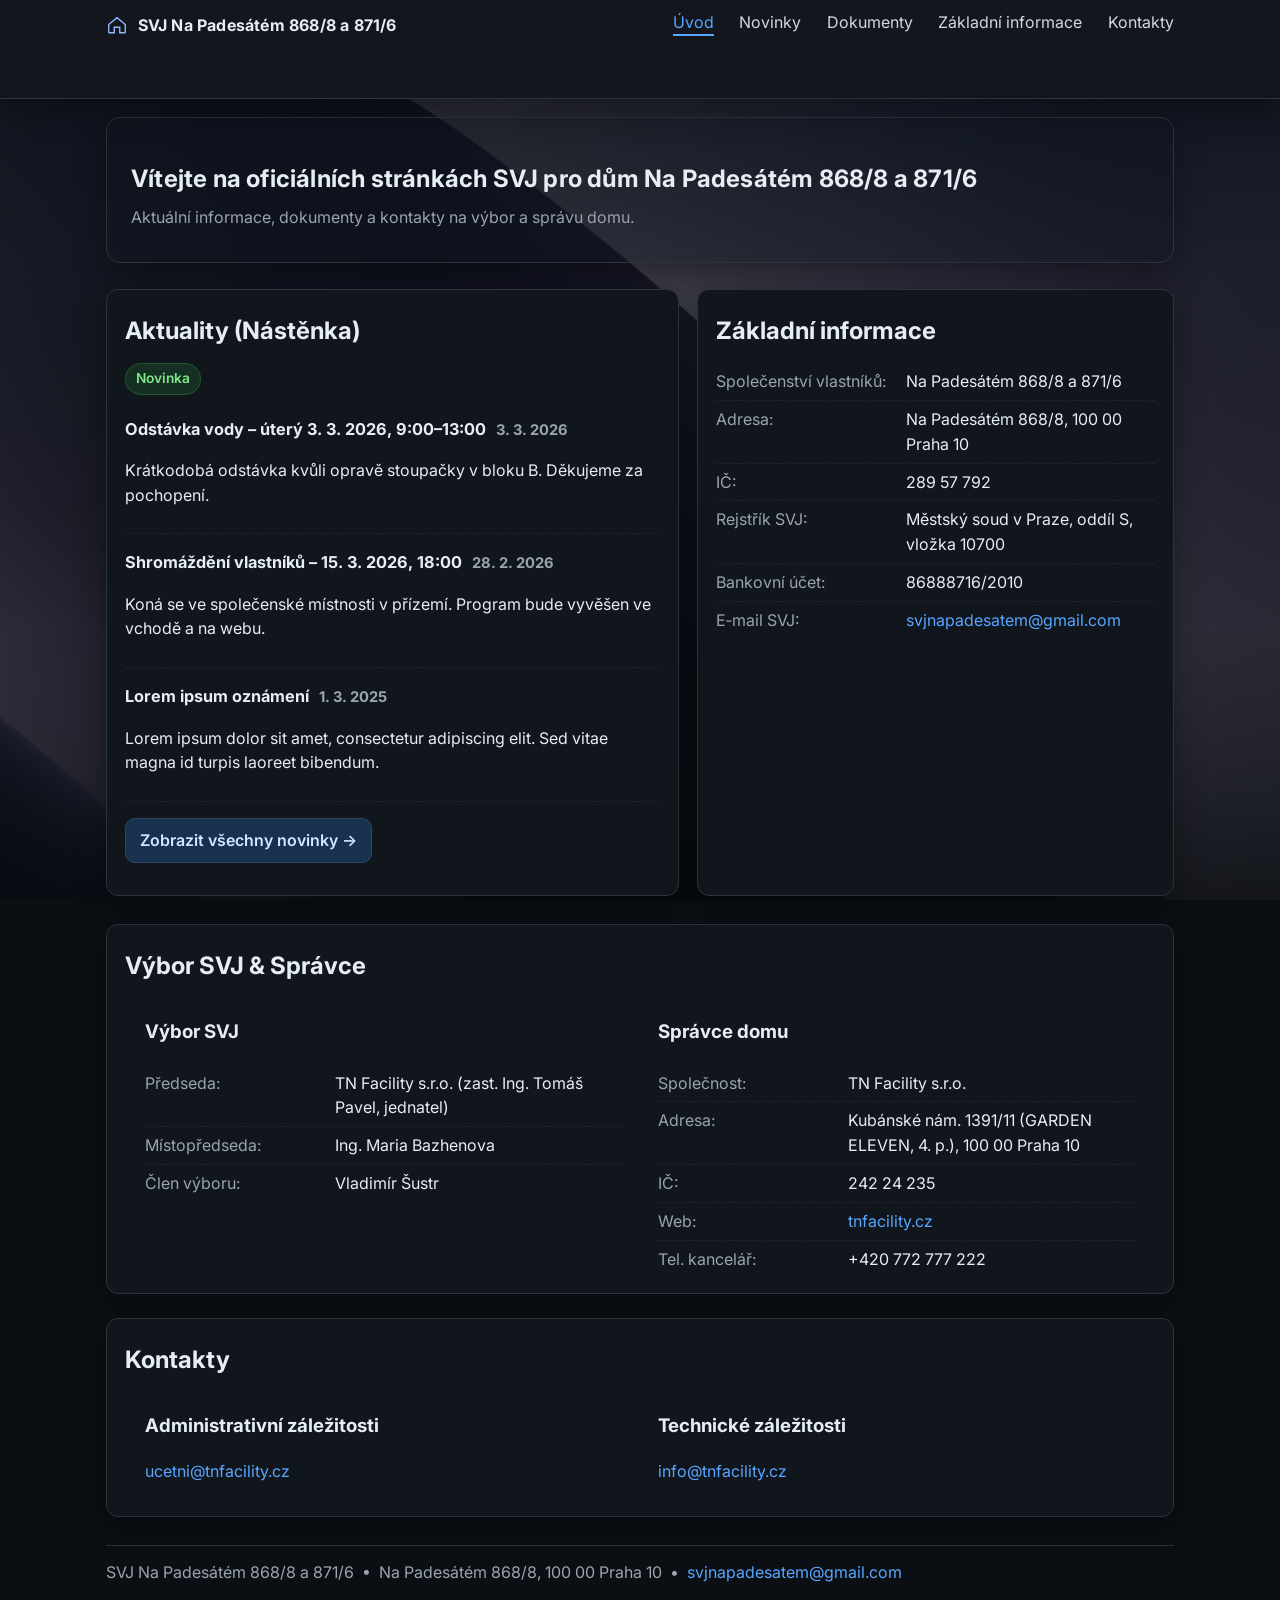
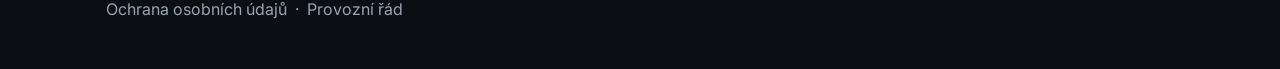
==== commit 1312e102: "Update index.html" ====
--- a/index.html
+++ b/index.html
@@ -32,13 +32,15 @@
       <span></span><span></span><span></span>
     </button>
 
-    <div class="navlinks">
-      <a href="index.html#uvod">Úvod</a>
-      <a href="novinky.html">Novinky</a>
-      <a href="dokumenty.html">Dokumenty</a>
-      <a href="index.html#info">Základní informace</a>
-      <a href="index.html#kontakty-sekce">Kontakty</a>
-    </div>
+
+<div class="navlinks">
+  <a href="#uvod" class="active">Úvod</a>
+  <a href="novinky.html">Novinky</a>
+  <a href="dokumenty.html">Dokumenty</a>
+  <a href="#info">Základní informace</a>
+  <a href="#kontakty-sekce">Kontakty</a>
+</div>
+
 
   </div>
 </nav>
--- a/assets/css/styles.css
+++ b/assets/css/styles.css
@@ -50,26 +50,28 @@
 
 .container{ max-width:1100px; margin:0 auto; padding:0 16px 48px; }
 
-/* ====== Topbar (posun a perfektní svislé vycentrování obsahu) ====== */
+/* ====== Topbar ====== */
 .topbar{
   position: sticky;
-  top: calc(env(safe-area-inset-top, 0px) + 10px);
+  top: 0;                           /* přilepený úplně nahoře */
   z-index: 1000;
   background: var(--nav);
   border-bottom: 1px solid var(--border);
   backdrop-filter: saturate(120%) blur(6px);
-  border-radius: 10px;
-  margin: 0 8px;
+  border-radius: 0;                 /* plná šířka */
+  margin: 0;                        /* žádná mezera nad navem */
   box-shadow: var(--shadow);
-  padding-block: 10px; /* svislý vnitřní prostor */
-}
+  padding-block: 14px;              /* vyšší topbar */
+}
+
 .topbar__inner{
   display:flex;
   align-items:center;               /* svislé centrování obsahu */
   justify-content:space-between;
-  min-height: 40px;
-  line-height: 1;
-}
+  min-height: 48px;
+  line-height: 1;
+}
+
 .brand{
   display:flex; align-items:center; gap:.6rem;
   color: var(--text); font-weight:700; letter-spacing:.2px;
@@ -77,9 +79,36 @@
 }
 .brand:hover{ color: var(--accent); text-decoration:none; }
 
-.navlinks{ display:flex; gap:1rem; }
-.navlinks a{ color: var(--text); opacity:.9; line-height: 1; }
-.navlinks a:hover{ opacity:1; color: var(--accent); }
+/* ====== Navigace ====== */
+.navlinks{
+  display:flex;
+  gap:1.6rem;
+}
+
+/* základ navigačních odkazů */
+.navlinks a{
+  color: var(--text);
+  opacity:.9;
+  line-height: 1;
+  text-decoration:none;
+  padding-bottom: 4px;              /* místo pro „podtržení“ */
+  border-bottom: 2px solid transparent;
+  transition: color .15s ease, border-color .15s ease, opacity .15s ease;
+}
+
+/* HOVER efekt */
+.navlinks a:hover{
+  opacity:1;
+  color: var(--accent);
+  border-bottom-color: rgba(88,166,255,.55);
+}
+
+/* >>> AKTIVNÍ POLOŽKA NAVIGACE <<< */
+.navlinks a.active{
+  color: var(--accent);
+  opacity: 1;
+  border-bottom-color: var(--accent); /* pevné podtržení */
+}
 
 /* Burger (mobil) */
 .burger{
@@ -218,19 +247,4 @@
   #vybor { margin-top: 32px; }
   #kontakty-sekce { margin-top: 28px; }
 }
-
-/* Fix – topbar přilepený úplně nahoru */
-.topbar{
-  position: sticky;
-  top: 0;
-  margin: 0;
-  border-radius: 0;
-}
-
-/* Fix – zvětšení textu v navigaci */
-.navlinks a{
-  font-size: 1rem;
-  font-weight: 500;
-}
-
-
+``
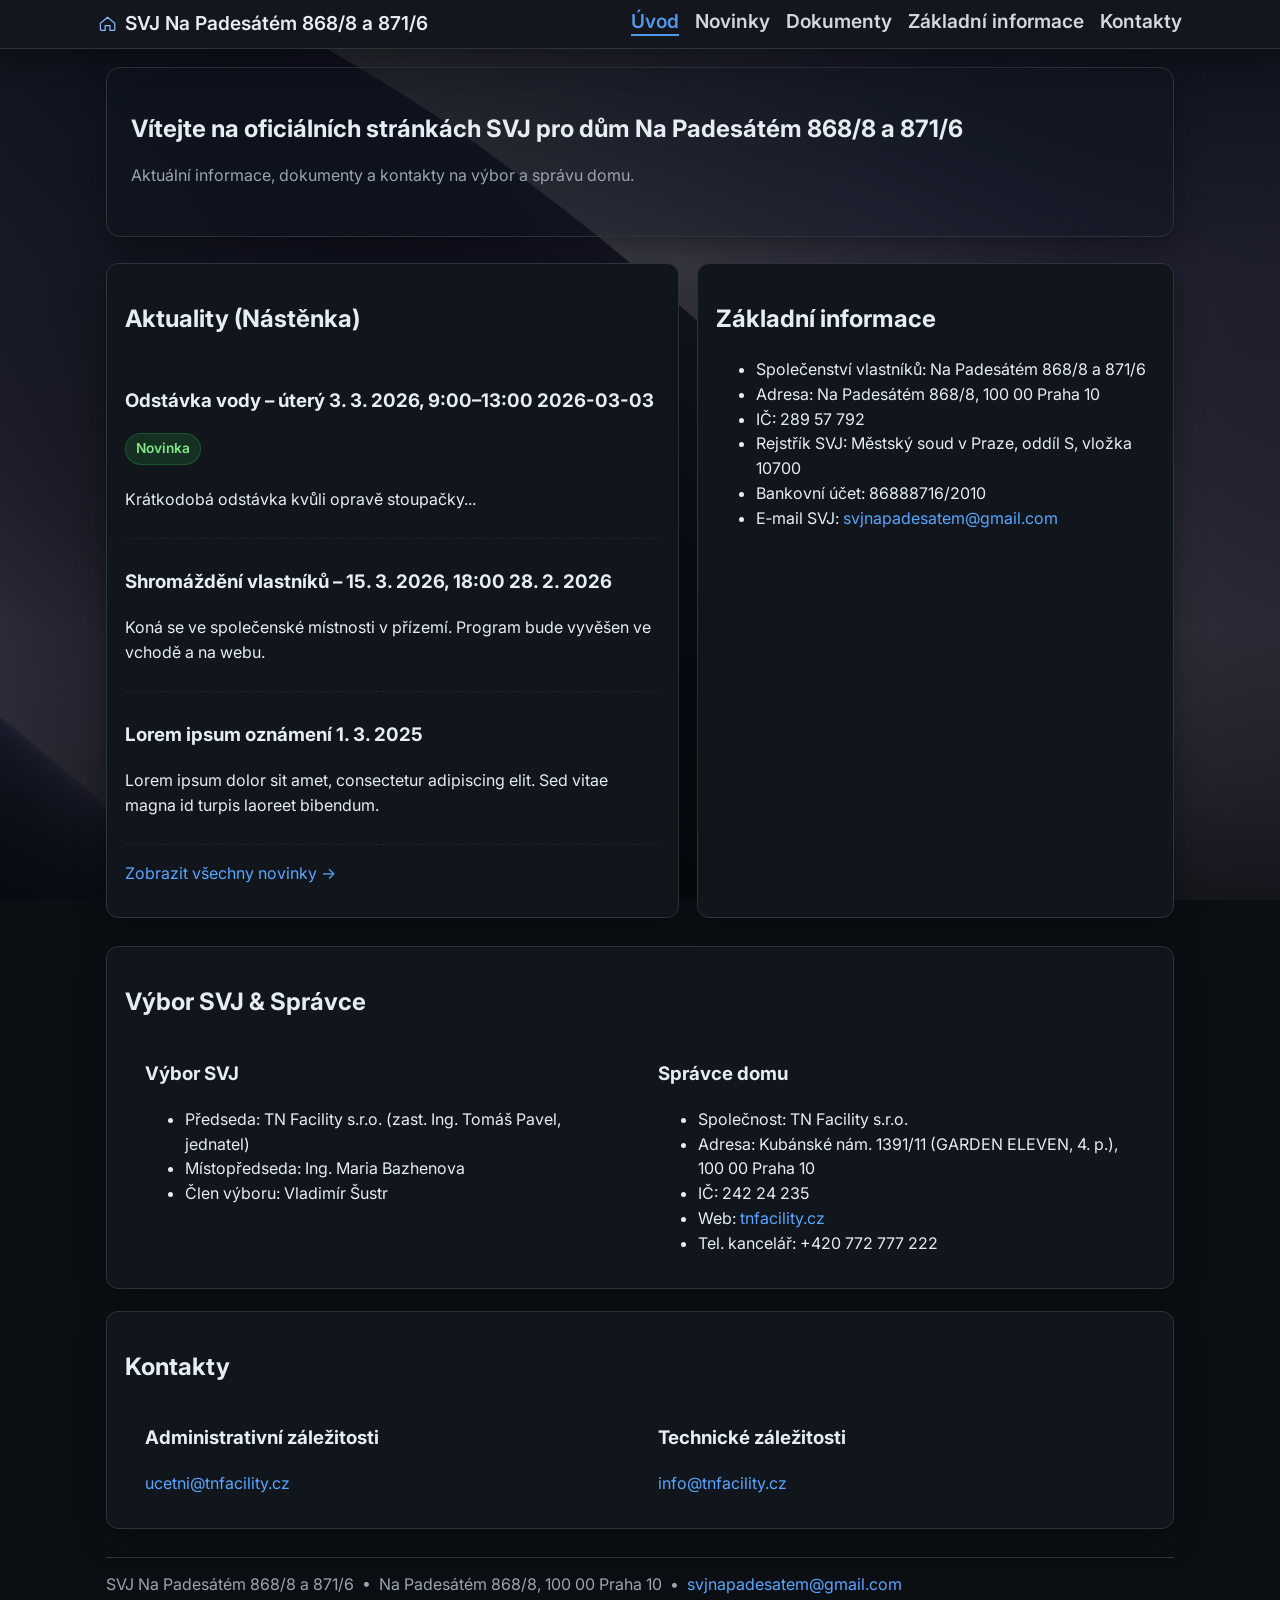
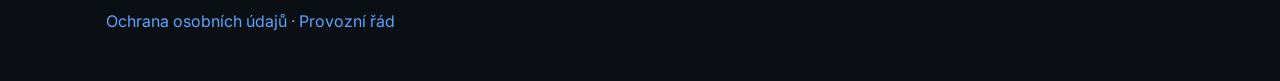
==== commit 936f4ef7: "Update index.html" ====
--- a/index.html
+++ b/index.html
@@ -62,11 +62,18 @@
       <div class="card">
         <h2 class="section-title">Aktuality (Nástěnka)</h2>
 
-        <span class="badge">Novinka</span>
-        <article class="post">
-          <h3><strong>Odstávka vody – úterý 3. 3. 2026, 9:00–13:00</strong> <time>3. 3. 2026</time></h3>
-          <p>Krátkodobá odstávka kvůli opravě stoupačky v bloku B. Děkujeme za pochopení.</p>
-        </article>
+
+<article class="post" data-date="2026-03-03">
+  <div class="post-header">
+    <h3>
+      <strong>Odstávka vody – úterý 3. 3. 2026, 9:00–13:00</strong>
+      <time>2026-03-03</time>
+    </h3>
+    <span class="badge">Novinka</span>
+  </div>
+  <p>Krátkodobá odstávka kvůli opravě stoupačky...</p>
+</article>
+
 
         <article class="post">
           <h3><strong>Shromáždění vlastníků – 15. 3. 2026, 18:00</strong> <time>28. 2. 2026</time></h3>
--- a/assets/css/styles.css
+++ b/assets/css/styles.css
@@ -3,12 +3,12 @@
   --bg: #0b0f14;
   --panel: #11161d;
   --panel-2: #0f141a;
-  --nav: #13171d;       /* horní panel – tmavě šedý */
+  --nav: #13171d;
   --border: #2d333b;
   --text: #e6edf3;
   --muted: #9aa4af;
-  --accent: #58a6ff;    /* akcent (odkazy, hover) */
-  --success: #2ea043;   /* badge Novinka */
+  --accent: #58a6ff;
+  --success: #2ea043;
   --radius: 14px;
   --shadow: 0 10px 30px rgba(0,0,0,.35);
 }
@@ -16,138 +16,176 @@
 *{ box-sizing:border-box; }
 html,body{ margin:0; padding:0; }
 
-/* ====== Globální full‑bleed pozadí s HERO obrázkem ======
-   Obrázek je umístěn v pseudo-elementu a překryt gradientem,
-   takže je vidět napříč celou stránkou, ale text je čitelný. */
+/* ====== Globální pozadí ====== */
 body{
   color: var(--text);
-  font-family: Inter, system-ui, -apple-system, Segoe UI, Roboto, "Helvetica Neue", Arial, "Noto Sans", "Liberation Sans", sans-serif;
+  font-family: Inter, system-ui, -apple-system, Segoe UI, Roboto, Arial, sans-serif;
   line-height: 1.55;
-  background: var(--bg); /* fallback, kdyby se obrázek nenačetl */
-  position: relative;
+  background: var(--bg);
   min-height: 100%;
 }
 
 body::before{
   content:"";
-  position: fixed;            /* FIXED = drží se viewportu; vyplní celou stránku */
+  position: fixed;
   inset: 0;
-  z-index: -1;                /* za celý obsah */
+  z-index: -1;
   background:
-    /* tmavý overlay zeshora dolů */
     linear-gradient(180deg, rgba(5,8,12,.85) 0%, rgba(5,8,12,.70) 30%, rgba(5,8,12,.70) 70%, rgba(5,8,12,.90) 100%),
-    /* jemný akcent vpravo nahoře */
     radial-gradient(1100px 500px at 80% 0%, rgba(88,166,255,.14), transparent 55%),
-    /* VLASTNÍ HERO OBRÁZEK přes celé pozadí */
     url("../img/hero.png") center/cover no-repeat;
-  will-change: transform;
-  backdrop-filter: none;
 }
 
 /* Odkazy */
 a{ color: var(--accent); text-decoration: none; }
 a:hover{ text-decoration: underline; }
 
-.container{ max-width:1100px; margin:0 auto; padding:0 16px 48px; }
-
-/* ====== Topbar ====== */
+/* Default container */
+.container{
+  max-width:1100px;
+  margin:0 auto;
+  padding:0 16px 48px;
+}
+
+/* ========================================================= */
+/* ======================= SLIM TOPBAR ====================== */
+/* ========================================================= */
+
 .topbar{
   position: sticky;
-  top: 0;                           /* přilepený úplně nahoře */
+  top: 0;
   z-index: 1000;
   background: var(--nav);
   border-bottom: 1px solid var(--border);
   backdrop-filter: saturate(120%) blur(6px);
-  border-radius: 0;                 /* plná šířka */
-  margin: 0;                        /* žádná mezera nad navem */
   box-shadow: var(--shadow);
-  padding-block: 14px;              /* vyšší topbar */
-}
-
+
+  padding-top: 10px;
+  padding-bottom: 10px;
+}
+
+/* Zrušení nafukování topbaru */
+.topbar .container{
+  padding: 0 8px !important;
+}
+
+/* OPTIMÁLNÍ výška topbaru (≈ 28 px) */
 .topbar__inner{
   display:flex;
-  align-items:center;               /* svislé centrování obsahu */
+  align-items:center;
   justify-content:space-between;
-  min-height: 48px;
+  min-height: 28px;
+}
+
+/* BRAND */
+.brand{
+  display:flex;
+  align-items:center;
+  gap:.5rem;
+  color: var(--text);
+  font-weight:700;
+}
+
+/* Ikonka domečku – vycentrovaná */
+.topbar .brand svg{
+  width: 1.2rem;
+  height: 1.2rem;
+  margin-top: -1px;
+}
+
+/* BRAND text + NAV text */
+.topbar .brand span,
+.topbar .navlinks a{
+  font-size: 1.2rem !important;
+  font-weight: 600;
+  display:flex;
+  align-items:center;
   line-height: 1;
 }
 
-.brand{
-  display:flex; align-items:center; gap:.6rem;
-  color: var(--text); font-weight:700; letter-spacing:.2px;
-  line-height: 1;
-}
-.brand:hover{ color: var(--accent); text-decoration:none; }
-
-/* ====== Navigace ====== */
+/* NAV */
 .navlinks{
   display:flex;
-  gap:1.6rem;
-}
-
-/* základ navigačních odkazů */
+  gap:1rem;
+}
+
 .navlinks a{
   color: var(--text);
   opacity:.9;
-  line-height: 1;
-  text-decoration:none;
-  padding-bottom: 4px;              /* místo pro „podtržení“ */
+  padding-bottom: 3px;
   border-bottom: 2px solid transparent;
-  transition: color .15s ease, border-color .15s ease, opacity .15s ease;
-}
-
-/* HOVER efekt */
+  transition: .15s;
+}
+
 .navlinks a:hover{
   opacity:1;
   color: var(--accent);
-  border-bottom-color: rgba(88,166,255,.55);
-}
-
-/* >>> AKTIVNÍ POLOŽKA NAVIGACE <<< */
+  border-bottom-color: rgba(88,166,255,.6);
+}
+
 .navlinks a.active{
   color: var(--accent);
-  opacity: 1;
-  border-bottom-color: var(--accent); /* pevné podtržení */
-}
-
-/* Burger (mobil) */
+  border-bottom-color: var(--accent);
+}
+
+/* Burger menu */
 .burger{
-  display:none; background:transparent; border:0; cursor:pointer; padding:8px; margin-left:auto;
-  line-height: 1;
-}
-.burger span{ display:block; width:24px; height:2px; background:#c9d1d9; margin:5px 0; border-radius:1px; }
-
-@media (max-width: 820px){
+  display:none;
+  background:transparent;
+  border:0;
+  cursor:pointer;
+  padding:8px;
+}
+.burger span{
+  display:block;
+  width:24px;
+  height:2px;
+  background:#c9d1d9;
+  margin:5px 0;
+  border-radius:1px;
+}
+
+@media(max-width:820px){
   .burger{ display:block; }
+
   .navlinks{
-    display:none; position:absolute; right:16px; top:72px;
-    background:var(--panel-2); border:1px solid var(--border); border-radius:12px;
-    padding:10px 12px; flex-direction:column; gap:.6rem; box-shadow: var(--shadow);
+    display:none;
+    position:absolute;
+    right:16px;
+    top:72px;
+    background:var(--panel-2);
+    border:1px solid var(--border);
+    border-radius:12px;
+    padding:10px 12px;
+    flex-direction:column;
+    gap:.6rem;
   }
+
   body.nav-open .navlinks{ display:flex; }
 }
 
-/* Kotvy nebudou schované pod sticky topbarem */
+/* ========================================================= */
+/* ======================= HERO + OBSAH ===================== */
+/* ========================================================= */
+
 section[id]{ scroll-margin-top: 96px; }
 
-/* ====== HERO sekce (už BEZ obrázku vpravo – ten je v pozadí body) ====== */
 .hero{ margin: 18px 0 26px; }
 .hero__inner{
-  display:block;
   border-radius: var(--radius);
   border: 1px solid var(--border);
-  background: rgba(12, 20, 29, .35);   /* lehce prosklený panel nad pozadím */
+  background: rgba(12,20,29,.35);
   box-shadow: var(--shadow);
 }
-.hero__text{ padding: 42px 24px 32px; }
-.hero__text h1{ margin:0 0 8px 0; font-weight:700; letter-spacing:.2px; }
-.lead{ color: var(--muted); margin:0; }
-
-/* ====== Cards / panely / mřížky ====== */
-.grid-2{ display:grid; grid-template-columns: 1.2fr 1fr; gap:18px; margin-top:18px; }
-.grid-3{ display:grid; grid-template-columns: repeat(3,1fr); gap:18px; margin-top:18px; }
-@media (max-width:980px){ .grid-2{ grid-template-columns:1fr; } }
-@media (max-width:900px){ .grid-3{ grid-template-columns:1fr; } }
+.hero__text{ padding:42px 24px 32px; }
+.hero__text h1{ margin:0 0 8px; }
+.lead{ color: var(--muted); }
+
+/* Karty */
+.grid-2{ display:grid; grid-template-columns:1.2fr 1fr; gap:18px; margin-top:18px; }
+.grid-3{ display:grid; grid-template-columns:repeat(3,1fr); gap:18px; margin-top:18px; }
+@media(max-width:980px){ .grid-2{ grid-template-columns:1fr; } }
+@media(max-width:900px){ .grid-3{ grid-template-columns:1fr; } }
 
 .card, .panel{
   background: var(--panel);
@@ -156,95 +194,48 @@
   padding: 16px 18px;
   box-shadow: var(--shadow);
 }
-.card--action{ display:flex; gap:12px; align-items:flex-start; text-decoration:none; color:var(--text); }
-.card--action:hover{ border-color:#365680; box-shadow: 0 10px 30px rgba(56,107,160,.35); }
-.icon{
-  width:44px; height:44px; border-radius:11px;
-  background:#0b1320; border:1px solid var(--border);
-  display:flex; align-items:center; justify-content:center; font-size:22px; color:#8cb9ff;
-}
-
-.section-title{ margin:6px 0 14px; }
-.kv{ list-style:none; padding:0; margin:0; }
-.kv li{ display:grid; grid-template-columns: 180px 1fr; gap:10px; padding:6px 0; border-bottom:1px dashed rgba(255,255,255,.06); }
-.kv li:last-child{ border-bottom:0; }
-.kv span{ color: var(--muted); }
-
-/* ====== Aktuality ====== */
+
+/* Aktuality */
 .badge{
   display:inline-block; padding:4px 10px; font-weight:600; font-size:.86rem;
-  color:#7ee787; background: rgba(46,160,67,.18); border:1px solid rgba(46,160,67,.35);
+  color:#7ee787; background:rgba(46,160,67,.18);
+  border:1px solid rgba(46,160,67,.35);
   border-radius:999px; margin-bottom:6px;
 }
 .post{ padding:10px 0; border-bottom:1px dashed rgba(255,255,255,.06); }
-.post:last-child{ border-bottom:0; }
-.post h3{ margin: 6px 0 6px; font-size: 1.02rem; }
-.post time{ color: var(--muted); font-size:.92rem; display:inline-block; margin-left:6px; }
-
-/* Tlačítko */
-.btn{
-  display:inline-block; background:#18314f; color:#cfe7ff; border:1px solid #2e4666;
-  padding:9px 14px; border-radius:10px; text-decoration:none; font-weight:600;
-}
-.btn:hover{ background:#1f3d63; text-decoration:none; }
-
-/* ====== Dokumenty ====== */
+
+/* Dokumenty atd. */
 .docs{ list-style:none; margin:0; padding:0; }
 .docs li{ padding:6px 0; border-bottom:1px dashed rgba(255,255,255,.06); }
-.docs li:last-child{ border-bottom:0; }
-
-/* ====== Rozdělení na dvě části ====== */
+
 .split-2{
   display:grid;
-  grid-template-columns: 1fr 1fr;
-  column-gap: 36px;     /* větší mezera mezi sloupci */
-  row-gap: 18px;
-
-  padding: 0 20px;      /* odsazení od okrajů panelu */
-}
-
-@media (max-width:900px){ .split-2{ grid-template-columns:1fr; } }
-
-/* ====== Patička ====== */
+  grid-template-columns:1fr 1fr;
+  column-gap:36px;
+  row-gap:18px;
+  padding:0 20px;
+}
+@media(max-width:900px){ .split-2{ grid-template-columns:1fr; } }
+
 .footer{
-  margin-top:28px; padding-top:14px;
+  margin-top:28px;
+  padding-top:14px;
   border-top:1px solid var(--border);
-  color: var(--muted);
-  display:flex; align-items:center; justify-content:space-between; gap:12px; flex-wrap:wrap;
-}
-.footer__links{ display:flex; align-items:center; gap:8px; }
-.footer__links a{ color: var(--muted); }
-.footer__links a:hover{ color: var(--accent); text-decoration:none; }
-
-/* === Svislé mezery mezi sekcemi/panely === */
-
-/* 1) Jednotný svislý rozestup mezi panely (panel za panelem) */
-.panel + .panel {
-  margin-top: 22px;            /* nastav základní „volný prostor“ */
-}
-
-/* 2) Pokud jsou mezi sebou i jiné bloky (např. grid → panel),
-      zajistí „oddech“ pro panel, který následuje po gridu */
+  color:var(--muted);
+  display:flex;
+  justify-content:space-between;
+  flex-wrap:wrap;
+  gap:12px;
+}
+
+.footer__links a:hover{ color:var(--accent); }
+
+.panel + .panel{ margin-top:22px; }
 .grid-2 + .panel,
-.grid-3 + .panel {
-  margin-top: 28px;            /* větší mezera pod gridem */
-}
-
-/* 3) Cíleně zvětši mezeru pro konkrétní sekce (volitelné) */
-#vybor {
-  margin-top: 28px;            /* svislá mezera nad sekcí Výbor SVJ & Správce */
-}
-#kontakty-sekce {
-  margin-top: 24px;            /* svislá mezera nad sekcí Kontakty */
-}
-
-/* 4) Na menších displejích klidně mezery o chlup zvětši,
-      ať má obsah víc „vzduchu“ */
-@media (max-width: 900px) {
-  .panel + .panel { margin-top: 26px; }
+.grid-3 + .panel{ margin-top:28px; }
+
+@media(max-width:900px){
+  .panel + .panel{ margin-top:26px; }
   .grid-2 + .panel,
-  .grid-3 + .panel { margin-top: 32px; }
-  #vybor { margin-top: 32px; }
-  #kontakty-sekce { margin-top: 28px; }
-}
-``
+  .grid-3 + .panel{ margin-top:32px; }
+}
